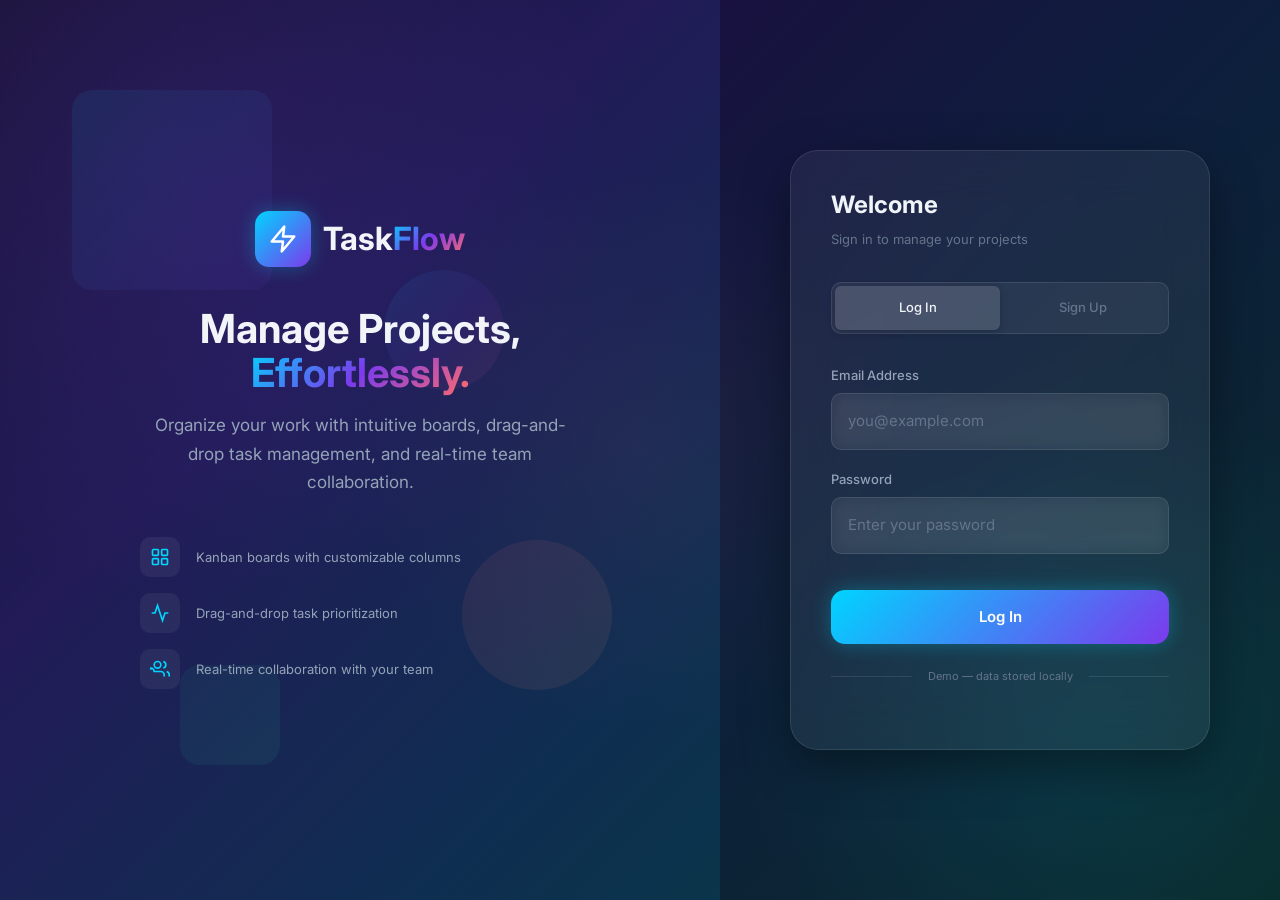
==== index.html @ 6e855933 "Initial commit" ====
<!DOCTYPE html>
<html lang="en">
<head>
  <meta charset="UTF-8">
  <meta name="viewport" content="width=device-width, initial-scale=1.0">
  <meta name="description" content="TaskFlow — Modern project management tool for teams. Organize tasks with boards, lists, and drag-and-drop.">
  <title>TaskFlow — Sign In</title>

  <!-- Stylesheets -->
  <link rel="stylesheet" href="css/variables.css">
  <link rel="stylesheet" href="css/base.css">
  <link rel="stylesheet" href="css/components.css">
  <link rel="stylesheet" href="css/auth.css">

  <!-- Favicon -->
  <link rel="icon" href="data:image/svg+xml,<svg xmlns='http://www.w3.org/2000/svg' viewBox='0 0 100 100'><text y='.9em' font-size='90'>⚡</text></svg>">
</head>
<body>
  <div class="auth-container page-enter">

    <!-- Left Panel — Branding -->
    <div class="auth-branding">
      <div class="floating-shapes">
        <div class="floating-shape shape-1"></div>
        <div class="floating-shape shape-2"></div>
        <div class="floating-shape shape-3"></div>
        <div class="floating-shape shape-4"></div>
      </div>

      <div class="branding-content">
        <div class="branding-logo">
          <div class="branding-logo-icon">
            <svg viewBox="0 0 24 24" fill="none" stroke="currentColor" stroke-width="2" stroke-linecap="round" stroke-linejoin="round">
              <path d="M13 2L3 14h9l-1 8 10-12h-9l1-8z"/>
            </svg>
          </div>
          <span class="branding-logo-text">Task<span class="text-gradient">Flow</span></span>
        </div>

        <h1 class="branding-headline">
          Manage Projects,<br>
          <span class="text-gradient">Effortlessly.</span>
        </h1>

        <p class="branding-subtext">
          Organize your work with intuitive boards, drag-and-drop task management, and real-time team collaboration.
        </p>

        <div class="branding-features">
          <div class="branding-feature">
            <div class="branding-feature-icon">
              <svg viewBox="0 0 24 24" fill="none" stroke="currentColor" stroke-width="2">
                <rect x="3" y="3" width="7" height="7" rx="1"/><rect x="14" y="3" width="7" height="7" rx="1"/><rect x="3" y="14" width="7" height="7" rx="1"/><rect x="14" y="14" width="7" height="7" rx="1"/>
              </svg>
            </div>
            <span class="branding-feature-text">Kanban boards with customizable columns</span>
          </div>
          <div class="branding-feature">
            <div class="branding-feature-icon">
              <svg viewBox="0 0 24 24" fill="none" stroke="currentColor" stroke-width="2">
                <polyline points="22 12 18 12 15 21 9 3 6 12 2 12"/>
              </svg>
            </div>
            <span class="branding-feature-text">Drag-and-drop task prioritization</span>
          </div>
          <div class="branding-feature">
            <div class="branding-feature-icon">
              <svg viewBox="0 0 24 24" fill="none" stroke="currentColor" stroke-width="2">
                <path d="M17 21v-2a4 4 0 00-4-4H5a4 4 0 00-4-4v2"/><circle cx="9" cy="7" r="4"/><path d="M23 21v-2a4 4 0 00-3-3.87"/><path d="M16 3.13a4 4 0 010 7.75"/>
              </svg>
            </div>
            <span class="branding-feature-text">Real-time collaboration with your team</span>
          </div>
        </div>
      </div>
    </div>

    <!-- Right Panel — Auth Form -->
    <div class="auth-form-panel">
      <div class="auth-card">
        <h2 class="auth-card-title">Welcome</h2>
        <p class="auth-card-subtitle">Sign in to manage your projects</p>

        <!-- Tab Switcher -->
        <div class="auth-tabs">
          <button class="auth-tab active" id="login-tab">Log In</button>
          <button class="auth-tab" id="signup-tab">Sign Up</button>
        </div>

        <!-- Login Form -->
        <form class="auth-form active" id="login-form">
          <div class="form-group">
            <label class="form-label" for="login-email">Email Address</label>
            <input class="form-input" type="email" id="login-email" placeholder="you@example.com" required autocomplete="email">
          </div>
          <div class="form-group">
            <label class="form-label" for="login-password">Password</label>
            <input class="form-input" type="password" id="login-password" placeholder="Enter your password" required autocomplete="current-password">
          </div>
          <button type="submit" class="btn btn-primary btn-lg auth-submit">
            Log In
          </button>
        </form>

        <!-- Signup Form -->
        <form class="auth-form" id="signup-form">
          <div class="form-group">
            <label class="form-label" for="signup-name">Full Name</label>
            <input class="form-input" type="text" id="signup-name" placeholder="John Doe" required autocomplete="name">
          </div>
          <div class="form-group">
            <label class="form-label" for="signup-email">Email Address</label>
            <input class="form-input" type="email" id="signup-email" placeholder="you@example.com" required autocomplete="email">
          </div>
          <div class="form-group">
            <label class="form-label" for="signup-password">Password</label>
            <input class="form-input" type="password" id="signup-password" placeholder="Create a password (min 4 chars)" required minlength="4" autocomplete="new-password">
          </div>
          <button type="submit" class="btn btn-primary btn-lg auth-submit">
            Create Account
          </button>
        </form>

        <div class="auth-divider">Demo — data stored locally</div>
      </div>
    </div>
  </div>

  <!-- Toast Container -->
  <div id="toast-container"></div>

  <!-- Scripts -->
  <script src="js/utils.js"></script>
  <script src="js/store.js"></script>
  <script src="js/modal.js"></script>
  <script src="js/auth.js"></script>
</body>
</html>
---- css/variables.css ----
/* ============================================
   TASKFLOW — Design Tokens
   ============================================ */

:root {
  /* ---- Color Palette (Dark Theme) ---- */
  --color-bg-primary: #0a0e1a;
  --color-bg-secondary: #111827;
  --color-bg-tertiary: #1a2035;
  --color-bg-elevated: #1e2642;

  /* Gradient Backgrounds */
  --gradient-bg: linear-gradient(135deg, #0a0e1a 0%, #1a1040 30%, #0d1f3c 60%, #0a2a2a 100%);
  --gradient-accent: linear-gradient(135deg, #00d4ff 0%, #7c3aed 50%, #ff6b6b 100%);
  --gradient-warm: linear-gradient(135deg, #ff6b6b 0%, #ffa07a 100%);
  --gradient-cool: linear-gradient(135deg, #00d4ff 0%, #7c3aed 100%);
  --gradient-success: linear-gradient(135deg, #10b981 0%, #34d399 100%);

  /* Text Colors */
  --color-text-primary: #f1f5f9;
  --color-text-secondary: #94a3b8;
  --color-text-tertiary: #64748b;
  --color-text-inverse: #0a0e1a;
  --color-text-accent: #00d4ff;

  /* Accent Colors */
  --color-accent-cyan: #00d4ff;
  --color-accent-purple: #7c3aed;
  --color-accent-coral: #ff6b6b;
  --color-accent-amber: #f59e0b;
  --color-accent-emerald: #10b981;
  --color-accent-pink: #ec4899;

  /* Glassmorphism */
  --glass-bg: rgba(255, 255, 255, 0.06);
  --glass-bg-hover: rgba(255, 255, 255, 0.1);
  --glass-bg-active: rgba(255, 255, 255, 0.14);
  --glass-border: rgba(255, 255, 255, 0.1);
  --glass-border-hover: rgba(255, 255, 255, 0.2);
  --glass-blur: 16px;
  --glass-blur-heavy: 24px;

  /* Semantic Colors */
  --color-danger: #ef4444;
  --color-danger-hover: #dc2626;
  --color-warning: #f59e0b;
  --color-success: #10b981;
  --color-info: #3b82f6;

  /* ---- Typography ---- */
  --font-family: 'Inter', -apple-system, BlinkMacSystemFont, 'Segoe UI', sans-serif;
  --font-size-xs: 0.6875rem;   /* 11px */
  --font-size-sm: 0.8125rem;   /* 13px */
  --font-size-base: 0.9375rem; /* 15px */
  --font-size-md: 1.0625rem;   /* 17px */
  --font-size-lg: 1.25rem;     /* 20px */
  --font-size-xl: 1.5rem;      /* 24px */
  --font-size-2xl: 2rem;       /* 32px */
  --font-size-3xl: 2.5rem;     /* 40px */
  --font-size-4xl: 3.5rem;     /* 56px */
  --font-weight-normal: 400;
  --font-weight-medium: 500;
  --font-weight-semibold: 600;
  --font-weight-bold: 700;
  --line-height-tight: 1.2;
  --line-height-normal: 1.5;
  --line-height-relaxed: 1.7;

  /* ---- Spacing ---- */
  --space-1: 0.25rem;   /* 4px */
  --space-2: 0.5rem;    /* 8px */
  --space-3: 0.75rem;   /* 12px */
  --space-4: 1rem;      /* 16px */
  --space-5: 1.25rem;   /* 20px */
  --space-6: 1.5rem;    /* 24px */
  --space-8: 2rem;      /* 32px */
  --space-10: 2.5rem;   /* 40px */
  --space-12: 3rem;     /* 48px */
  --space-16: 4rem;     /* 64px */
  --space-20: 5rem;     /* 80px */

  /* ---- Border Radius ---- */
  --radius-sm: 6px;
  --radius-md: 10px;
  --radius-lg: 14px;
  --radius-xl: 20px;
  --radius-2xl: 28px;
  --radius-full: 9999px;

  /* ---- Shadows ---- */
  --shadow-sm: 0 2px 8px rgba(0, 0, 0, 0.2);
  --shadow-md: 0 4px 16px rgba(0, 0, 0, 0.25);
  --shadow-lg: 0 8px 32px rgba(0, 0, 0, 0.3);
  --shadow-xl: 0 16px 48px rgba(0, 0, 0, 0.4);
  --shadow-glow-cyan: 0 0 20px rgba(0, 212, 255, 0.3);
  --shadow-glow-purple: 0 0 20px rgba(124, 58, 237, 0.3);
  --shadow-glow-coral: 0 0 20px rgba(255, 107, 107, 0.3);

  /* ---- Transitions ---- */
  --transition-fast: 150ms cubic-bezier(0.4, 0, 0.2, 1);
  --transition-base: 250ms cubic-bezier(0.4, 0, 0.2, 1);
  --transition-slow: 400ms cubic-bezier(0.4, 0, 0.2, 1);
  --transition-spring: 500ms cubic-bezier(0.34, 1.56, 0.64, 1);

  /* ---- Z-Index Scale ---- */
  --z-base: 1;
  --z-dropdown: 100;
  --z-sticky: 200;
  --z-overlay: 300;
  --z-modal: 400;
  --z-toast: 500;
  --z-tooltip: 600;

  /* ---- Layout ---- */
  --navbar-height: 64px;
  --sidebar-width: 280px;
  --list-width: 300px;
  --task-detail-width: 420px;
}
---- css/base.css ----
/* ============================================
   TASKFLOW — Base & Global Styles
   ============================================ */

@import url('https://fonts.googleapis.com/css2?family=Inter:wght@300;400;500;600;700;800&display=swap');

/* ---- Reset ---- */
*, *::before, *::after {
  margin: 0;
  padding: 0;
  box-sizing: border-box;
}

html {
  font-size: 16px;
  -webkit-font-smoothing: antialiased;
  -moz-osx-font-smoothing: grayscale;
  text-rendering: optimizeLegibility;
}

body {
  font-family: var(--font-family);
  font-size: var(--font-size-base);
  font-weight: var(--font-weight-normal);
  line-height: var(--line-height-normal);
  color: var(--color-text-primary);
  background: var(--color-bg-primary);
  min-height: 100vh;
  overflow-x: hidden;
}

/* Animated gradient background */
body::before {
  content: '';
  position: fixed;
  inset: 0;
  background: var(--gradient-bg);
  z-index: -2;
}

body::after {
  content: '';
  position: fixed;
  inset: 0;
  background:
    radial-gradient(ellipse 600px 600px at 15% 20%, rgba(124, 58, 237, 0.12) 0%, transparent 70%),
    radial-gradient(ellipse 500px 500px at 85% 80%, rgba(0, 212, 255, 0.1) 0%, transparent 70%),
    radial-gradient(ellipse 400px 400px at 50% 50%, rgba(255, 107, 107, 0.06) 0%, transparent 70%);
  z-index: -1;
  animation: ambientShift 20s ease-in-out infinite alternate;
}

@keyframes ambientShift {
  0% { opacity: 1; transform: scale(1); }
  50% { opacity: 0.8; transform: scale(1.05); }
  100% { opacity: 1; transform: scale(1); }
}

/* ---- Typography ---- */
h1, h2, h3, h4, h5, h6 {
  font-weight: var(--font-weight-semibold);
  line-height: var(--line-height-tight);
  color: var(--color-text-primary);
}

h1 { font-size: var(--font-size-3xl); }
h2 { font-size: var(--font-size-2xl); }
h3 { font-size: var(--font-size-xl); }
h4 { font-size: var(--font-size-lg); }
h5 { font-size: var(--font-size-md); }
h6 { font-size: var(--font-size-base); }

p {
  color: var(--color-text-secondary);
  line-height: var(--line-height-relaxed);
}

a {
  color: var(--color-accent-cyan);
  text-decoration: none;
  transition: color var(--transition-fast);
}

a:hover {
  color: var(--color-accent-purple);
}

/* ---- Selection ---- */
::selection {
  background: rgba(0, 212, 255, 0.3);
  color: var(--color-text-primary);
}

/* ---- Scrollbar ---- */
::-webkit-scrollbar {
  width: 8px;
  height: 8px;
}

::-webkit-scrollbar-track {
  background: transparent;
}

::-webkit-scrollbar-thumb {
  background: rgba(255, 255, 255, 0.12);
  border-radius: var(--radius-full);
}

::-webkit-scrollbar-thumb:hover {
  background: rgba(255, 255, 255, 0.2);
}

/* Firefox scrollbar */
* {
  scrollbar-width: thin;
  scrollbar-color: rgba(255, 255, 255, 0.12) transparent;
}

/* ---- Focus Styles ---- */
:focus-visible {
  outline: 2px solid var(--color-accent-cyan);
  outline-offset: 2px;
}

/* ---- Utility ---- */
.sr-only {
  position: absolute;
  width: 1px;
  height: 1px;
  padding: 0;
  margin: -1px;
  overflow: hidden;
  clip: rect(0, 0, 0, 0);
  white-space: nowrap;
  border: 0;
}

.text-gradient {
  background: var(--gradient-accent);
  -webkit-background-clip: text;
  -webkit-text-fill-color: transparent;
  background-clip: text;
}

/* ---- Toast Container ---- */
#toast-container {
  position: fixed;
  bottom: var(--space-6);
  right: var(--space-6);
  z-index: var(--z-toast);
  display: flex;
  flex-direction: column-reverse;
  gap: var(--space-3);
  pointer-events: none;
}

.toast {
  pointer-events: auto;
  padding: var(--space-3) var(--space-5);
  border-radius: var(--radius-md);
  background: var(--glass-bg-active);
  backdrop-filter: blur(var(--glass-blur));
  -webkit-backdrop-filter: blur(var(--glass-blur));
  border: 1px solid var(--glass-border);
  color: var(--color-text-primary);
  font-size: var(--font-size-sm);
  font-weight: var(--font-weight-medium);
  box-shadow: var(--shadow-lg);
  display: flex;
  align-items: center;
  gap: var(--space-3);
  min-width: 280px;
  max-width: 420px;
  animation: toastIn 0.4s var(--transition-spring) forwards;
}

.toast.toast-exit {
  animation: toastOut 0.3s ease-in forwards;
}

.toast--success { border-left: 3px solid var(--color-success); }
.toast--error   { border-left: 3px solid var(--color-danger); }
.toast--warning { border-left: 3px solid var(--color-warning); }
.toast--info    { border-left: 3px solid var(--color-info); }

.toast-icon {
  width: 20px;
  height: 20px;
  flex-shrink: 0;
}

@keyframes toastIn {
  from { opacity: 0; transform: translateX(100px) scale(0.9); }
  to   { opacity: 1; transform: translateX(0) scale(1); }
}

@keyframes toastOut {
  from { opacity: 1; transform: translateX(0) scale(1); }
  to   { opacity: 0; transform: translateX(100px) scale(0.9); }
}

/* ---- Page Transition ---- */
.page-enter {
  animation: pageEnter 0.5s ease-out forwards;
}

@keyframes pageEnter {
  from { opacity: 0; transform: translateY(20px); }
  to   { opacity: 1; transform: translateY(0); }
}

/* ---- Loading Spinner ---- */
.spinner {
  width: 24px;
  height: 24px;
  border: 3px solid rgba(255, 255, 255, 0.1);
  border-top-color: var(--color-accent-cyan);
  border-radius: 50%;
  animation: spin 0.8s linear infinite;
}

@keyframes spin {
  to { transform: rotate(360deg); }
}

/* ---- Image Reset ---- */
img, svg {
  display: block;
  max-width: 100%;
}

/* ---- List Reset ---- */
ul, ol {
  list-style: none;
}

/* ---- Button Reset ---- */
button {
  font: inherit;
  color: inherit;
  background: none;
  border: none;
  cursor: pointer;
}

/* ---- Input Reset ---- */
input, textarea, select {
  font: inherit;
  color: inherit;
  background: none;
  border: none;
  outline: none;
}

textarea {
  resize: vertical;
}
---- css/components.css ----
/* ============================================
   TASKFLOW — Reusable Components
   ============================================ */

/* ---- Buttons ---- */
.btn {
  display: inline-flex;
  align-items: center;
  justify-content: center;
  gap: var(--space-2);
  padding: var(--space-3) var(--space-5);
  font-size: var(--font-size-sm);
  font-weight: var(--font-weight-semibold);
  border-radius: var(--radius-md);
  cursor: pointer;
  transition: all var(--transition-base);
  white-space: nowrap;
  position: relative;
  overflow: hidden;
}

.btn::after {
  content: '';
  position: absolute;
  inset: 0;
  background: rgba(255, 255, 255, 0);
  transition: background var(--transition-fast);
}

.btn:hover::after {
  background: rgba(255, 255, 255, 0.08);
}

.btn:active {
  transform: scale(0.97);
}

.btn-primary {
  background: var(--gradient-cool);
  color: white;
  box-shadow: var(--shadow-glow-cyan);
}

.btn-primary:hover {
  box-shadow: 0 0 30px rgba(0, 212, 255, 0.5);
}

.btn-secondary {
  background: var(--glass-bg);
  backdrop-filter: blur(var(--glass-blur));
  -webkit-backdrop-filter: blur(var(--glass-blur));
  border: 1px solid var(--glass-border);
  color: var(--color-text-primary);
}

.btn-secondary:hover {
  border-color: var(--glass-border-hover);
  background: var(--glass-bg-hover);
}

.btn-danger {
  background: var(--color-danger);
  color: white;
}

.btn-danger:hover {
  background: var(--color-danger-hover);
  box-shadow: var(--shadow-glow-coral);
}

.btn-ghost {
  background: transparent;
  color: var(--color-text-secondary);
}

.btn-ghost:hover {
  color: var(--color-text-primary);
  background: var(--glass-bg);
}

.btn-icon {
  width: 36px;
  height: 36px;
  padding: 0;
  border-radius: var(--radius-md);
}

.btn-sm {
  padding: var(--space-2) var(--space-3);
  font-size: var(--font-size-xs);
}

.btn-lg {
  padding: var(--space-4) var(--space-8);
  font-size: var(--font-size-base);
  border-radius: var(--radius-lg);
}

/* ---- Input Fields ---- */
.form-group {
  position: relative;
  margin-bottom: var(--space-5);
}

.form-input {
  width: 100%;
  padding: var(--space-4) var(--space-4);
  background: var(--glass-bg);
  border: 1px solid var(--glass-border);
  border-radius: var(--radius-md);
  color: var(--color-text-primary);
  font-size: var(--font-size-base);
  transition: all var(--transition-base);
  backdrop-filter: blur(8px);
  -webkit-backdrop-filter: blur(8px);
}

.form-input:focus {
  border-color: var(--color-accent-cyan);
  box-shadow: 0 0 0 3px rgba(0, 212, 255, 0.15);
  background: var(--glass-bg-hover);
}

.form-input::placeholder {
  color: var(--color-text-tertiary);
}

.form-label {
  display: block;
  margin-bottom: var(--space-2);
  font-size: var(--font-size-sm);
  font-weight: var(--font-weight-medium);
  color: var(--color-text-secondary);
}

.form-input-icon {
  position: absolute;
  right: var(--space-4);
  top: 50%;
  transform: translateY(-50%);
  color: var(--color-text-tertiary);
  pointer-events: none;
}

/* ---- Textarea ---- */
.form-textarea {
  width: 100%;
  min-height: 100px;
  padding: var(--space-3) var(--space-4);
  background: var(--glass-bg);
  border: 1px solid var(--glass-border);
  border-radius: var(--radius-md);
  color: var(--color-text-primary);
  font-size: var(--font-size-sm);
  line-height: var(--line-height-relaxed);
  resize: vertical;
  transition: all var(--transition-base);
}

.form-textarea:focus {
  border-color: var(--color-accent-cyan);
  box-shadow: 0 0 0 3px rgba(0, 212, 255, 0.15);
}

/* ---- Glass Card ---- */
.glass-card {
  background: var(--glass-bg);
  backdrop-filter: blur(var(--glass-blur));
  -webkit-backdrop-filter: blur(var(--glass-blur));
  border: 1px solid var(--glass-border);
  border-radius: var(--radius-lg);
  transition: all var(--transition-base);
}

.glass-card:hover {
  border-color: var(--glass-border-hover);
  background: var(--glass-bg-hover);
  box-shadow: var(--shadow-lg);
}

/* ---- Modal ---- */
.modal-overlay {
  position: fixed;
  inset: 0;
  background: rgba(0, 0, 0, 0.6);
  backdrop-filter: blur(4px);
  -webkit-backdrop-filter: blur(4px);
  z-index: var(--z-modal);
  display: flex;
  align-items: center;
  justify-content: center;
  padding: var(--space-6);
  opacity: 0;
  visibility: hidden;
  transition: all var(--transition-base);
}

.modal-overlay.active {
  opacity: 1;
  visibility: visible;
}

.modal-content {
  background: var(--color-bg-secondary);
  border: 1px solid var(--glass-border);
  border-radius: var(--radius-xl);
  padding: var(--space-8);
  width: 100%;
  max-width: 480px;
  max-height: 85vh;
  overflow-y: auto;
  box-shadow: var(--shadow-xl);
  transform: scale(0.9) translateY(20px);
  transition: transform var(--transition-spring);
}

.modal-overlay.active .modal-content {
  transform: scale(1) translateY(0);
}

.modal-header {
  display: flex;
  align-items: center;
  justify-content: space-between;
  margin-bottom: var(--space-6);
}

.modal-title {
  font-size: var(--font-size-xl);
  font-weight: var(--font-weight-bold);
}

.modal-close {
  width: 36px;
  height: 36px;
  display: flex;
  align-items: center;
  justify-content: center;
  border-radius: var(--radius-md);
  color: var(--color-text-tertiary);
  transition: all var(--transition-fast);
}

.modal-close:hover {
  background: var(--glass-bg);
  color: var(--color-text-primary);
}

.modal-body {
  margin-bottom: var(--space-6);
}

.modal-footer {
  display: flex;
  gap: var(--space-3);
  justify-content: flex-end;
}

/* ---- Dropdown ---- */
.dropdown {
  position: relative;
}

.dropdown-menu {
  position: absolute;
  top: calc(100% + var(--space-2));
  right: 0;
  min-width: 180px;
  background: var(--color-bg-secondary);
  border: 1px solid var(--glass-border);
  border-radius: var(--radius-lg);
  padding: var(--space-2);
  box-shadow: var(--shadow-xl);
  z-index: var(--z-dropdown);
  opacity: 0;
  visibility: hidden;
  transform: translateY(-8px) scale(0.96);
  transition: all var(--transition-fast);
}

.dropdown-menu.active {
  opacity: 1;
  visibility: visible;
  transform: translateY(0) scale(1);
}

.dropdown-item {
  display: flex;
  align-items: center;
  gap: var(--space-3);
  width: 100%;
  padding: var(--space-3) var(--space-4);
  font-size: var(--font-size-sm);
  color: var(--color-text-secondary);
  border-radius: var(--radius-md);
  transition: all var(--transition-fast);
  text-align: left;
}

.dropdown-item:hover {
  background: var(--glass-bg);
  color: var(--color-text-primary);
}

.dropdown-item--danger:hover {
  background: rgba(239, 68, 68, 0.15);
  color: var(--color-danger);
}

.dropdown-divider {
  height: 1px;
  background: var(--glass-border);
  margin: var(--space-2) 0;
}

/* ---- Avatar ---- */
.avatar {
  width: 36px;
  height: 36px;
  border-radius: var(--radius-full);
  display: flex;
  align-items: center;
  justify-content: center;
  font-size: var(--font-size-sm);
  font-weight: var(--font-weight-bold);
  color: white;
  flex-shrink: 0;
  text-transform: uppercase;
}

.avatar-sm { width: 28px; height: 28px; font-size: var(--font-size-xs); }
.avatar-lg { width: 48px; height: 48px; font-size: var(--font-size-lg); }

/* ---- Priority Badges ---- */
.priority-badge {
  display: inline-flex;
  align-items: center;
  gap: var(--space-1);
  padding: 2px var(--space-2);
  border-radius: var(--radius-full);
  font-size: var(--font-size-xs);
  font-weight: var(--font-weight-semibold);
  text-transform: uppercase;
  letter-spacing: 0.5px;
}

.priority-low {
  background: rgba(16, 185, 129, 0.15);
  color: var(--color-accent-emerald);
}

.priority-medium {
  background: rgba(245, 158, 11, 0.15);
  color: var(--color-accent-amber);
}

.priority-high {
  background: rgba(255, 107, 107, 0.15);
  color: var(--color-accent-coral);
}

.priority-urgent {
  background: rgba(239, 68, 68, 0.2);
  color: var(--color-danger);
  animation: urgentPulse 2s ease-in-out infinite;
}

@keyframes urgentPulse {
  0%, 100% { opacity: 1; }
  50% { opacity: 0.7; }
}

/* ---- Labels ---- */
.label {
  display: inline-flex;
  padding: 2px var(--space-3);
  border-radius: var(--radius-full);
  font-size: var(--font-size-xs);
  font-weight: var(--font-weight-medium);
}

.label--blue   { background: rgba(59, 130, 246, 0.2); color: #60a5fa; }
.label--green  { background: rgba(16, 185, 129, 0.2); color: #34d399; }
.label--orange { background: rgba(245, 158, 11, 0.2); color: #fbbf24; }
.label--pink   { background: rgba(236, 72, 153, 0.2); color: #f472b6; }
.label--purple { background: rgba(124, 58, 237, 0.2); color: #a78bfa; }
.label--red    { background: rgba(239, 68, 68, 0.2); color: #f87171; }
.label--cyan   { background: rgba(0, 212, 255, 0.2); color: #00d4ff; }

/* ---- Checkbox ---- */
.checkbox-wrapper {
  display: flex;
  align-items: center;
  gap: var(--space-3);
  cursor: pointer;
}

.checkbox {
  width: 18px;
  height: 18px;
  border: 2px solid var(--glass-border-hover);
  border-radius: 4px;
  display: flex;
  align-items: center;
  justify-content: center;
  flex-shrink: 0;
  transition: all var(--transition-fast);
}

.checkbox.checked {
  background: var(--gradient-cool);
  border-color: transparent;
}

.checkbox.checked svg {
  opacity: 1;
}

.checkbox svg {
  width: 12px;
  height: 12px;
  stroke: white;
  opacity: 0;
  transition: opacity var(--transition-fast);
}

/* ---- Progress Bar ---- */
.progress-bar {
  width: 100%;
  height: 4px;
  background: rgba(255, 255, 255, 0.08);
  border-radius: var(--radius-full);
  overflow: hidden;
}

.progress-bar-fill {
  height: 100%;
  background: var(--gradient-cool);
  border-radius: var(--radius-full);
  transition: width var(--transition-slow);
}

/* ---- Empty State ---- */
.empty-state {
  display: flex;
  flex-direction: column;
  align-items: center;
  justify-content: center;
  padding: var(--space-16) var(--space-8);
  text-align: center;
}

.empty-state-icon {
  width: 80px;
  height: 80px;
  margin-bottom: var(--space-6);
  color: var(--color-text-tertiary);
  opacity: 0.5;
}

.empty-state-title {
  font-size: var(--font-size-lg);
  font-weight: var(--font-weight-semibold);
  margin-bottom: var(--space-2);
}

.empty-state-text {
  font-size: var(--font-size-sm);
  color: var(--color-text-tertiary);
  max-width: 320px;
  margin-bottom: var(--space-6);
}

/* ---- Skeleton Loader ---- */
.skeleton {
  background: linear-gradient(90deg,
    rgba(255, 255, 255, 0.04) 25%,
    rgba(255, 255, 255, 0.08) 50%,
    rgba(255, 255, 255, 0.04) 75%
  );
  background-size: 200% 100%;
  animation: shimmer 1.5s ease-in-out infinite;
  border-radius: var(--radius-md);
}

@keyframes shimmer {
  from { background-position: 200% 0; }
  to   { background-position: -200% 0; }
}

/* ---- Tooltip ---- */
[data-tooltip] {
  position: relative;
}

[data-tooltip]::before {
  content: attr(data-tooltip);
  position: absolute;
  bottom: calc(100% + 8px);
  left: 50%;
  transform: translateX(-50%) scale(0.9);
  padding: var(--space-2) var(--space-3);
  background: var(--color-bg-elevated);
  border: 1px solid var(--glass-border);
  border-radius: var(--radius-sm);
  font-size: var(--font-size-xs);
  color: var(--color-text-secondary);
  white-space: nowrap;
  z-index: var(--z-tooltip);
  opacity: 0;
  visibility: hidden;
  transition: all var(--transition-fast);
  pointer-events: none;
}

[data-tooltip]:hover::before {
  opacity: 1;
  visibility: visible;
  transform: translateX(-50%) scale(1);
}

/* ---- Color Picker Swatches ---- */
.color-swatches {
  display: flex;
  flex-wrap: wrap;
  gap: var(--space-2);
}

.color-swatch {
  width: 36px;
  height: 36px;
  border-radius: var(--radius-md);
  cursor: pointer;
  transition: all var(--transition-fast);
  border: 2px solid transparent;
}

.color-swatch:hover {
  transform: scale(1.15);
}

.color-swatch.active {
  border-color: white;
  box-shadow: 0 0 0 2px var(--color-accent-cyan);
}
---- css/auth.css ----
/* ============================================
   TASKFLOW — Auth Page Styles
   ============================================ */

.auth-container {
  min-height: 100vh;
  display: flex;
  align-items: stretch;
}

/* ---- Left Panel (Branding) ---- */
.auth-branding {
  flex: 1;
  display: flex;
  flex-direction: column;
  justify-content: center;
  align-items: center;
  padding: var(--space-12);
  position: relative;
  overflow: hidden;
}

.auth-branding::before {
  content: '';
  position: absolute;
  inset: 0;
  background: linear-gradient(135deg, rgba(124, 58, 237, 0.15) 0%, rgba(0, 212, 255, 0.1) 100%);
}

/* Floating shapes */
.floating-shapes {
  position: absolute;
  inset: 0;
  pointer-events: none;
}

.floating-shape {
  position: absolute;
  border-radius: var(--radius-xl);
  opacity: 0.08;
  animation: float 15s ease-in-out infinite;
}

.shape-1 {
  width: 200px;
  height: 200px;
  background: var(--gradient-cool);
  top: 10%;
  left: 10%;
  animation-delay: 0s;
}

.shape-2 {
  width: 150px;
  height: 150px;
  background: var(--gradient-warm);
  top: 60%;
  right: 15%;
  animation-delay: -5s;
  border-radius: var(--radius-full);
}

.shape-3 {
  width: 100px;
  height: 100px;
  background: var(--gradient-success);
  bottom: 15%;
  left: 25%;
  animation-delay: -10s;
}

.shape-4 {
  width: 120px;
  height: 120px;
  background: var(--gradient-accent);
  top: 30%;
  right: 30%;
  animation-delay: -7s;
  border-radius: var(--radius-full);
}

@keyframes float {
  0%, 100% { transform: translate(0, 0) rotate(0deg); }
  25%      { transform: translate(30px, -30px) rotate(5deg); }
  50%      { transform: translate(-20px, 20px) rotate(-3deg); }
  75%      { transform: translate(15px, -15px) rotate(7deg); }
}

.branding-content {
  position: relative;
  z-index: 1;
  text-align: center;
  max-width: 440px;
}

.branding-logo {
  display: flex;
  align-items: center;
  justify-content: center;
  gap: var(--space-3);
  margin-bottom: var(--space-10);
}

.branding-logo-icon {
  width: 56px;
  height: 56px;
  background: var(--gradient-cool);
  border-radius: var(--radius-lg);
  display: flex;
  align-items: center;
  justify-content: center;
  box-shadow: var(--shadow-glow-cyan);
}

.branding-logo-icon svg {
  width: 30px;
  height: 30px;
  stroke: white;
}

.branding-logo-text {
  font-size: var(--font-size-2xl);
  font-weight: var(--font-weight-bold);
}

.branding-headline {
  font-size: var(--font-size-3xl);
  font-weight: var(--font-weight-bold);
  margin-bottom: var(--space-4);
  line-height: 1.1;
}

.branding-subtext {
  font-size: var(--font-size-md);
  color: var(--color-text-secondary);
  line-height: var(--line-height-relaxed);
}

.branding-features {
  margin-top: var(--space-10);
  display: flex;
  flex-direction: column;
  gap: var(--space-4);
  text-align: left;
}

.branding-feature {
  display: flex;
  align-items: center;
  gap: var(--space-4);
}

.branding-feature-icon {
  width: 40px;
  height: 40px;
  border-radius: var(--radius-md);
  background: var(--glass-bg);
  display: flex;
  align-items: center;
  justify-content: center;
  flex-shrink: 0;
}

.branding-feature-icon svg {
  width: 20px;
  height: 20px;
  stroke: var(--color-accent-cyan);
}

.branding-feature-text {
  font-size: var(--font-size-sm);
  color: var(--color-text-secondary);
}

/* ---- Right Panel (Form) ---- */
.auth-form-panel {
  flex: 1;
  display: flex;
  align-items: center;
  justify-content: center;
  padding: var(--space-8);
  max-width: 560px;
}

.auth-card {
  width: 100%;
  max-width: 420px;
  background: var(--glass-bg);
  backdrop-filter: blur(var(--glass-blur-heavy));
  -webkit-backdrop-filter: blur(var(--glass-blur-heavy));
  border: 1px solid var(--glass-border);
  border-radius: var(--radius-2xl);
  padding: var(--space-10);
  box-shadow: var(--shadow-xl);
  animation: cardSlideIn 0.6s ease-out;
}

@keyframes cardSlideIn {
  from { opacity: 0; transform: translateY(30px) scale(0.97); }
  to   { opacity: 1; transform: translateY(0) scale(1); }
}

.auth-card-title {
  font-size: var(--font-size-xl);
  font-weight: var(--font-weight-bold);
  margin-bottom: var(--space-2);
}

.auth-card-subtitle {
  font-size: var(--font-size-sm);
  color: var(--color-text-tertiary);
  margin-bottom: var(--space-8);
}

/* ---- Tab Switcher ---- */
.auth-tabs {
  display: flex;
  background: var(--glass-bg);
  border-radius: var(--radius-md);
  padding: 3px;
  margin-bottom: var(--space-8);
  border: 1px solid var(--glass-border);
}

.auth-tab {
  flex: 1;
  padding: var(--space-3);
  text-align: center;
  font-size: var(--font-size-sm);
  font-weight: var(--font-weight-medium);
  color: var(--color-text-tertiary);
  border-radius: var(--radius-sm);
  transition: all var(--transition-base);
  cursor: pointer;
}

.auth-tab.active {
  background: var(--glass-bg-active);
  color: var(--color-text-primary);
  box-shadow: var(--shadow-sm);
}

.auth-tab:hover:not(.active) {
  color: var(--color-text-secondary);
}

/* ---- Form ---- */
.auth-form {
  display: none;
}

.auth-form.active {
  display: block;
  animation: formFadeIn 0.3s ease-out;
}

@keyframes formFadeIn {
  from { opacity: 0; transform: translateY(10px); }
  to   { opacity: 1; transform: translateY(0); }
}

.auth-submit {
  width: 100%;
  margin-top: var(--space-4);
}

.auth-divider {
  display: flex;
  align-items: center;
  gap: var(--space-4);
  margin: var(--space-6) 0;
  color: var(--color-text-tertiary);
  font-size: var(--font-size-xs);
}

.auth-divider::before,
.auth-divider::after {
  content: '';
  flex: 1;
  height: 1px;
  background: var(--glass-border);
}

/* ---- Responsive ---- */
@media (max-width: 900px) {
  .auth-branding {
    display: none;
  }

  .auth-form-panel {
    max-width: 100%;
  }
}

@media (max-width: 480px) {
  .auth-card {
    padding: var(--space-6);
    border-radius: var(--radius-xl);
  }

  .auth-form-panel {
    padding: var(--space-4);
  }
}
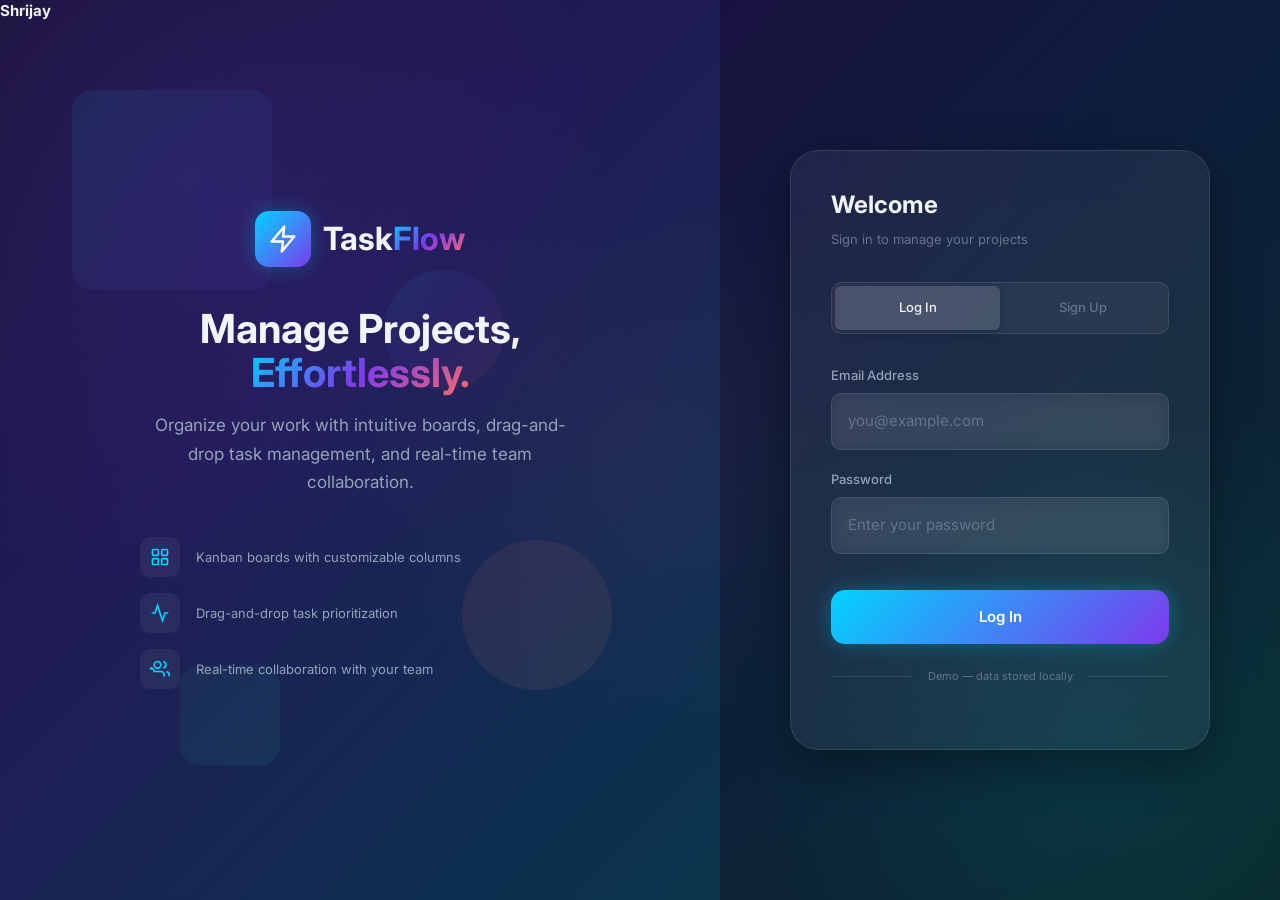
==== commit 92323168: "Update index.html" ====
--- a/index.html
+++ b/index.html
@@ -25,6 +25,7 @@
         <div class="floating-shape shape-2"></div>
         <div class="floating-shape shape-3"></div>
         <div class="floating-shape shape-4"></div>
+        <b>Shrijay</b>
       </div>
 
       <div class="branding-content">
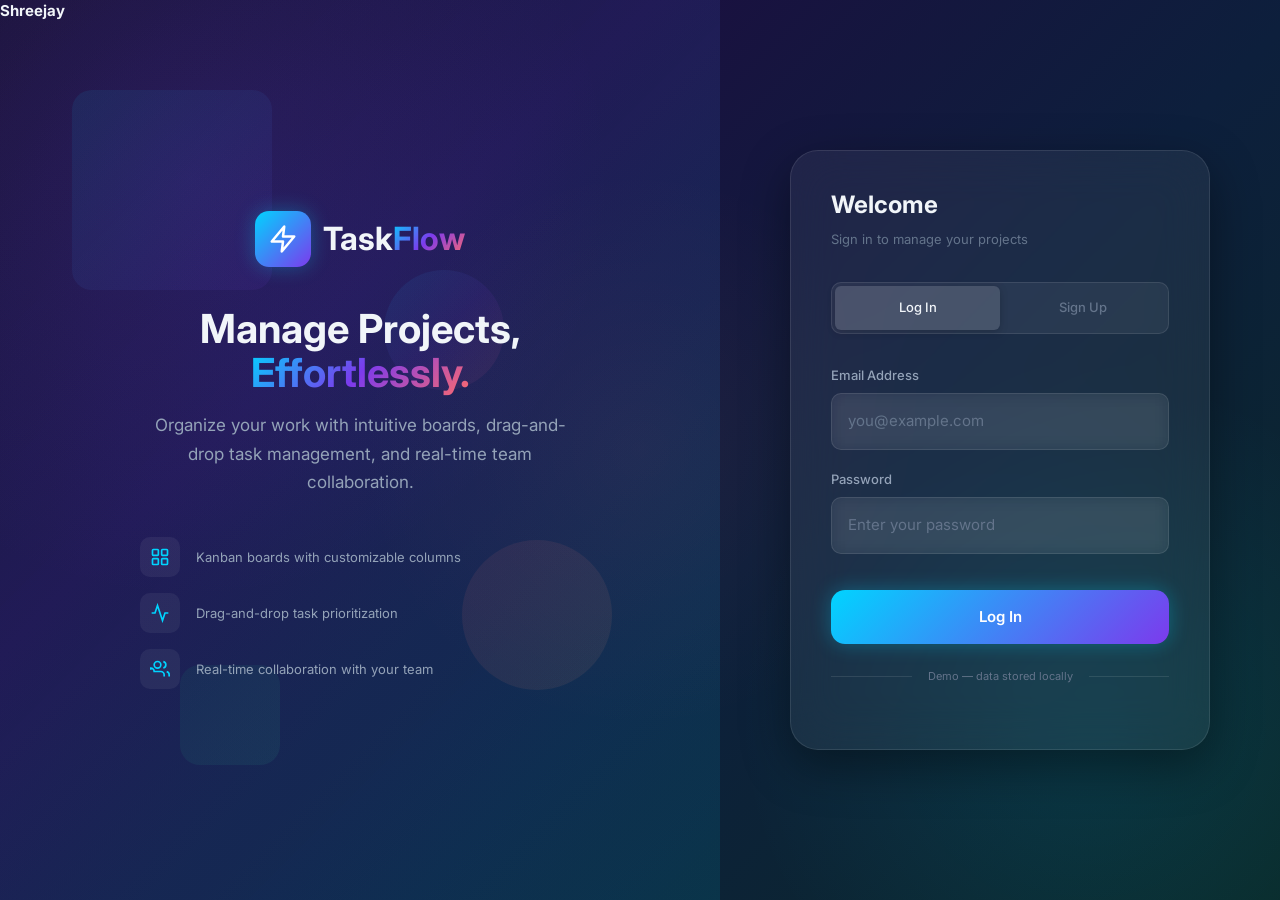
==== commit d8595759: "Update index.html" ====
--- a/index.html
+++ b/index.html
@@ -25,7 +25,7 @@
         <div class="floating-shape shape-2"></div>
         <div class="floating-shape shape-3"></div>
         <div class="floating-shape shape-4"></div>
-        <b>Shrijay</b>
+        <b>Shreejay</b>
       </div>
 
       <div class="branding-content">
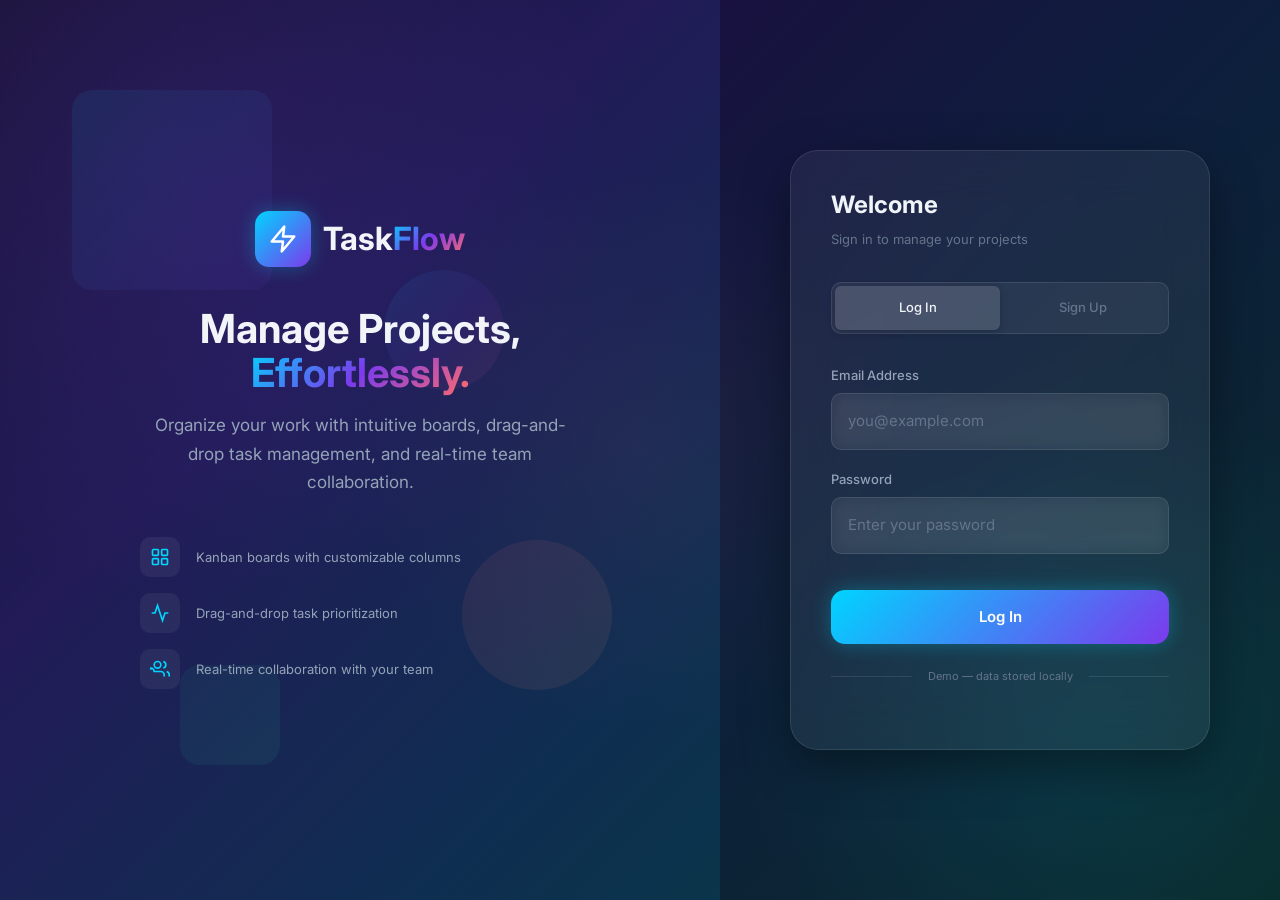
==== commit aea7f2df: "Remove bold text 'Shreejay' from index.html" ====
--- a/index.html
+++ b/index.html
@@ -25,7 +25,7 @@
         <div class="floating-shape shape-2"></div>
         <div class="floating-shape shape-3"></div>
         <div class="floating-shape shape-4"></div>
-        <b>Shreejay</b>
+        
       </div>
 
       <div class="branding-content">
